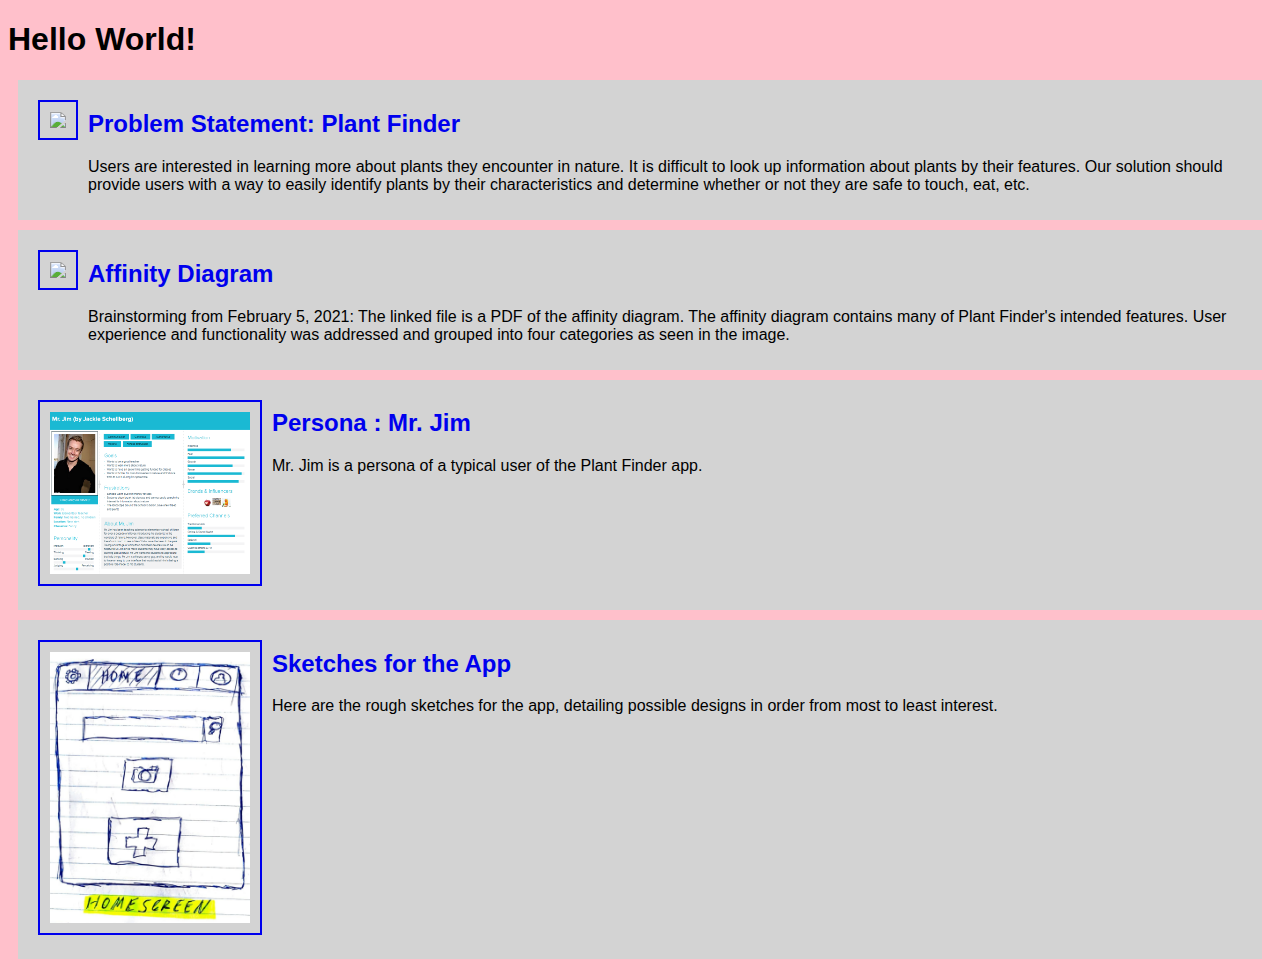
==== index.html @ 8572fcd7 "sketch" ====
<!DOCTYPE html>
<html>
	<head>
		<title> repojackie :: Github page for CSCE190 Jackie Schellberg </title>
		<link rel = "stylesheet" href ="styles.css">
	</head>

	<body>
		<h1> Hello World! </h1>

		<section class="assignment">
			<a href="files\CSCE190_Problem_Team_STEM_Problem_Statement.pdf"><img src="images\assignment1.png"> </a>
			<section class="ass-details">
				<a href="files\CSCE190_Problem_Team_STEM_Problem_Statement.pdf"><h2> Problem Statement: Plant Finder </h2></a>

				<p> 
					Users are interested in learning more about plants they encounter in nature. It is difficult to look
					up information about plants by their features. Our solution should provide users with a way to easily 
					identify plants by their characteristics and determine whether or not they are safe to touch, eat, etc.
				</p>
			</section>
		</section>

		<section class="assignment">
			<a href="files\Plant Finder.pdf"><img src="images\assignment2.png"> </a>
			<section class="ass-details">
				<a href="files\Plant Finder.pdf"><h2> Affinity Diagram </h2></a>

				<p> 
					Brainstorming from February 5, 2021:

					The linked file is a PDF of the affinity diagram. The affinity diagram contains many of Plant Finder's
					intended features. User experience and functionality was addressed and grouped into four categories as 
					seen in the image. 
				</p>
			</section>
		</section>

		<!-- persona -->
		<section class="assignment">
			<a href="files\combinepdf.pdf"><img src="images\mrJim2.png"> </a>
			<section class="ass-details">
				<a href="files\combinepdf.pdf"><h2> Persona : Mr. Jim </h2></a>

				<p> 
					Mr. Jim is a persona of a typical user of the Plant Finder app.
				</p>
			</section>
		</section>

		<!-- sketches -->
		<section class="assignment">
			<a href="files\combinepdf(1).pdf"><img src="images\sketch.png"> </a>
			<section class="ass-details">
				<a href="files\combinepdf(1).pdf"><h2> Sketches for the App </h2></a>

				<p> 
					Here are the rough sketches for the app, detailing possible designs in order from most to least interest.
				</p>
			</section>
		</section>
	</body>
</html>
---- styles.css ----
body {
	background: pink;
	font-family: Arial, Helvetic, sans-serif
}

.assignment {
	display: flex;
	background:red;
	padding: 10px;
	margin: 10px;
	background: lightgray;
	border-radius:50 px;
}

.assignment img {
	width: 200px;
	margin: 10px;
	padding: 10px;
	border:2px solid
}

.assignment img:hover {
	width: 200px;
	margin: 10px;
	padding: 10px;
	border:2px dashed #FFF

}


h1 {
	color: darkorchid:
	text-align: center;
}

a {
	text-decoration:none;
}
a:hover {
	color:#FFF
}
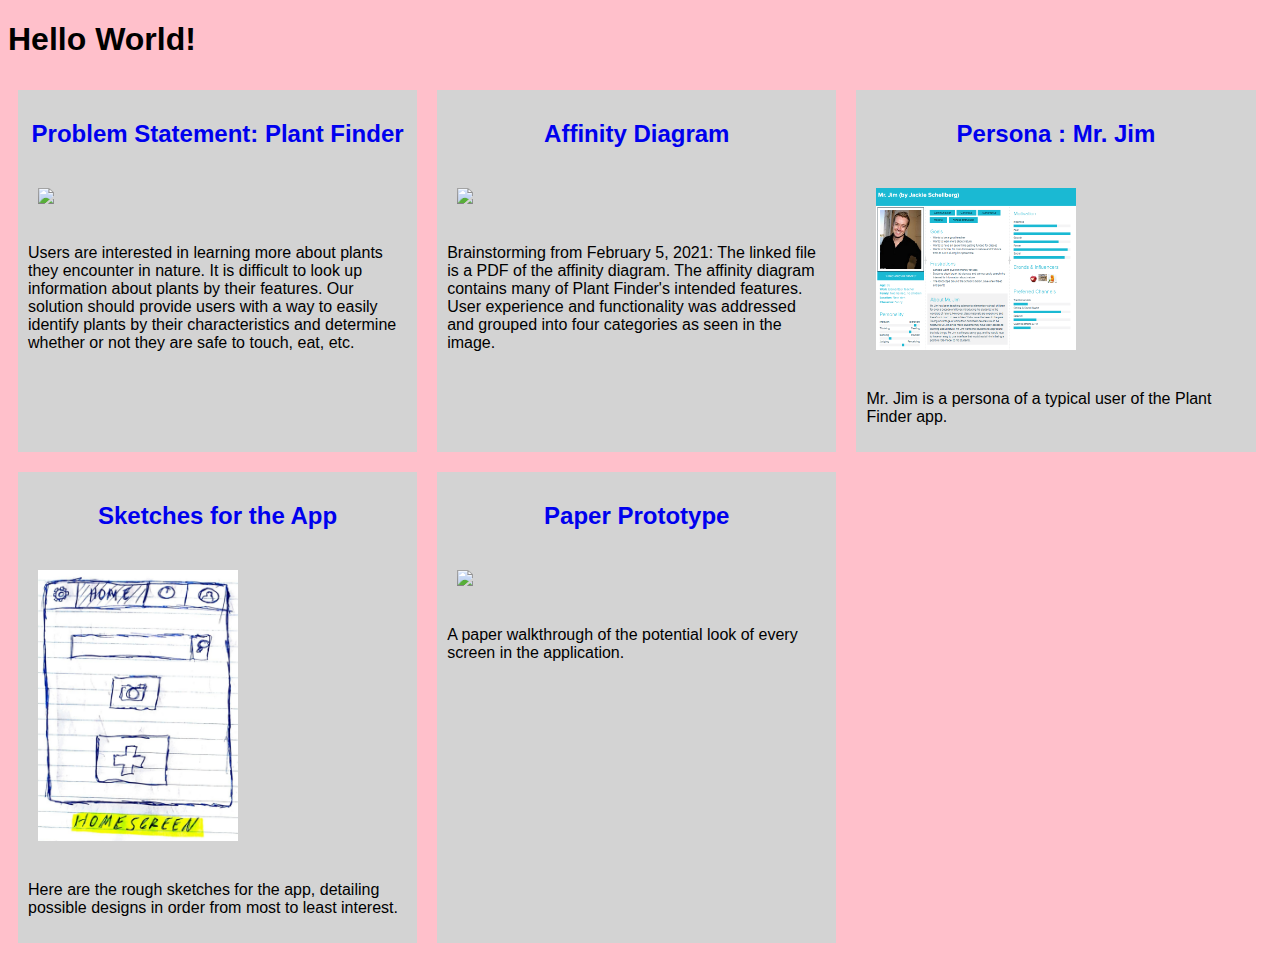
==== commit 6b01f2a1: "add paper prototype" ====
--- a/index.html
+++ b/index.html
@@ -7,24 +7,26 @@
 
 	<body>
 		<h1> Hello World! </h1>
-
+		<div class="assignments">
 		<section class="assignment">
+<a href="files\CSCE190_Problem_Team_STEM_Problem_Statement.pdf"><h2> Problem Statement: Plant Finder </h2></a>
 			<a href="files\CSCE190_Problem_Team_STEM_Problem_Statement.pdf"><img src="images\assignment1.png"> </a>
-			<section class="ass-details">
-				<a href="files\CSCE190_Problem_Team_STEM_Problem_Statement.pdf"><h2> Problem Statement: Plant Finder </h2></a>
+			
+				
 
 				<p> 
 					Users are interested in learning more about plants they encounter in nature. It is difficult to look
 					up information about plants by their features. Our solution should provide users with a way to easily 
 					identify plants by their characteristics and determine whether or not they are safe to touch, eat, etc.
 				</p>
-			</section>
+			
 		</section>
 
 		<section class="assignment">
+<a href="files\Plant Finder.pdf"><h2> Affinity Diagram </h2></a>
 			<a href="files\Plant Finder.pdf"><img src="images\assignment2.png"> </a>
-			<section class="ass-details">
-				<a href="files\Plant Finder.pdf"><h2> Affinity Diagram </h2></a>
+		
+				
 
 				<p> 
 					Brainstorming from February 5, 2021:
@@ -33,31 +35,46 @@
 					intended features. User experience and functionality was addressed and grouped into four categories as 
 					seen in the image. 
 				</p>
-			</section>
+			
 		</section>
 
 		<!-- persona -->
 		<section class="assignment">
+<a href="files\combinepdf.pdf"><h2> Persona : Mr. Jim </h2></a>
 			<a href="files\combinepdf.pdf"><img src="images\mrJim2.png"> </a>
-			<section class="ass-details">
-				<a href="files\combinepdf.pdf"><h2> Persona : Mr. Jim </h2></a>
+			
+				
 
 				<p> 
 					Mr. Jim is a persona of a typical user of the Plant Finder app.
 				</p>
-			</section>
+			
 		</section>
 
 		<!-- sketches -->
 		<section class="assignment">
+<a href="files\combinepdf(1).pdf"><h2> Sketches for the App </h2></a>
 			<a href="files\combinepdf(1).pdf"><img src="images\sketch.png"> </a>
-			<section class="ass-details">
-				<a href="files\combinepdf(1).pdf"><h2> Sketches for the App </h2></a>
+	
+				
 
 				<p> 
 					Here are the rough sketches for the app, detailing possible designs in order from most to least interest.
 				</p>
-			</section>
 		</section>
+
+		<!-- paper prototype -->
+		<section class="assignment">
+
+				<a href="https://www.youtube.com/watch?v=mc_JWXbDw60"><h2> Paper Prototype </h2></a>
+			<a href="https://www.youtube.com/watch?v=mc_JWXbDw60"><img src="images\paper-prototype.png"> </a>
+	
+
+				<p> 
+					A paper walkthrough of the potential look of every screen in the application.
+				</p>
+
+		</section>
+		</div>
 	</body>
 </html>--- a/styles.css
+++ b/styles.css
@@ -2,9 +2,13 @@
 	background: pink;
 	font-family: Arial, Helvetic, sans-serif
 }
+.assignments{
+	display: flex;
+	flex-wrap:wrap;
+}
 
 .assignment {
-	display: flex;
+	width:30%;
 	background:red;
 	padding: 10px;
 	margin: 10px;
@@ -15,8 +19,10 @@
 .assignment img {
 	width: 200px;
 	margin: 10px;
-	padding: 10px;
+	padding: 20px 10px;
 	border:2px solid
+	display:block;
+	margin:auto;
 }
 
 .assignment img:hover {
@@ -24,7 +30,6 @@
 	margin: 10px;
 	padding: 10px;
 	border:2px dashed #FFF
-
 }
 
 
@@ -33,6 +38,10 @@
 	text-align: center;
 }
 
+h2 {
+	text-align:center;
+}
+
 a {
 	text-decoration:none;
 }
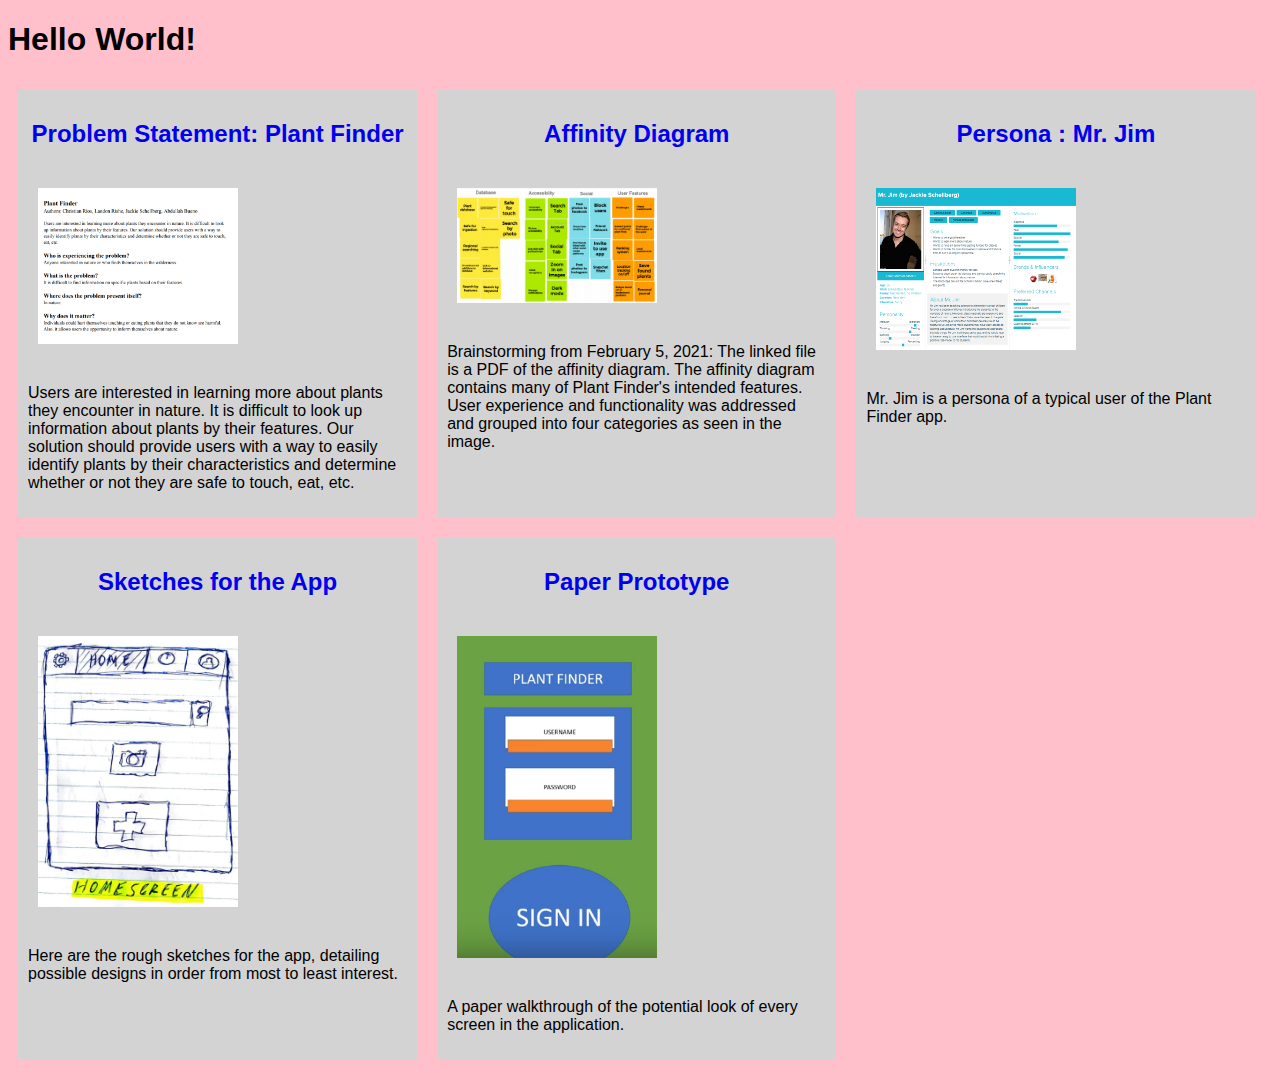
==== commit 6d8d15ac: "fix imgs?" ====
--- a/index.html
+++ b/index.html
@@ -10,7 +10,7 @@
 		<div class="assignments">
 		<section class="assignment">
 <a href="files\CSCE190_Problem_Team_STEM_Problem_Statement.pdf"><h2> Problem Statement: Plant Finder </h2></a>
-			<a href="files\CSCE190_Problem_Team_STEM_Problem_Statement.pdf"><img src="images\assignment1.png"> </a>
+			<a href="files\CSCE190_Problem_Team_STEM_Problem_Statement.pdf"><img src="images\assignment1.PNG"> </a>
 			
 				
 
@@ -24,7 +24,7 @@
 
 		<section class="assignment">
 <a href="files\Plant Finder.pdf"><h2> Affinity Diagram </h2></a>
-			<a href="files\Plant Finder.pdf"><img src="images\assignment2.png"> </a>
+			<a href="files\Plant Finder.pdf"><img src="images\assignment2.PNG"> </a>
 		
 				
 
@@ -67,7 +67,7 @@
 		<section class="assignment">
 
 				<a href="https://www.youtube.com/watch?v=mc_JWXbDw60"><h2> Paper Prototype </h2></a>
-			<a href="https://www.youtube.com/watch?v=mc_JWXbDw60"><img src="images\paper-prototype.png"> </a>
+			<a href="https://www.youtube.com/watch?v=mc_JWXbDw60"><img src="images\paper-prototype.PNG"> </a>
 	
 
 				<p> 
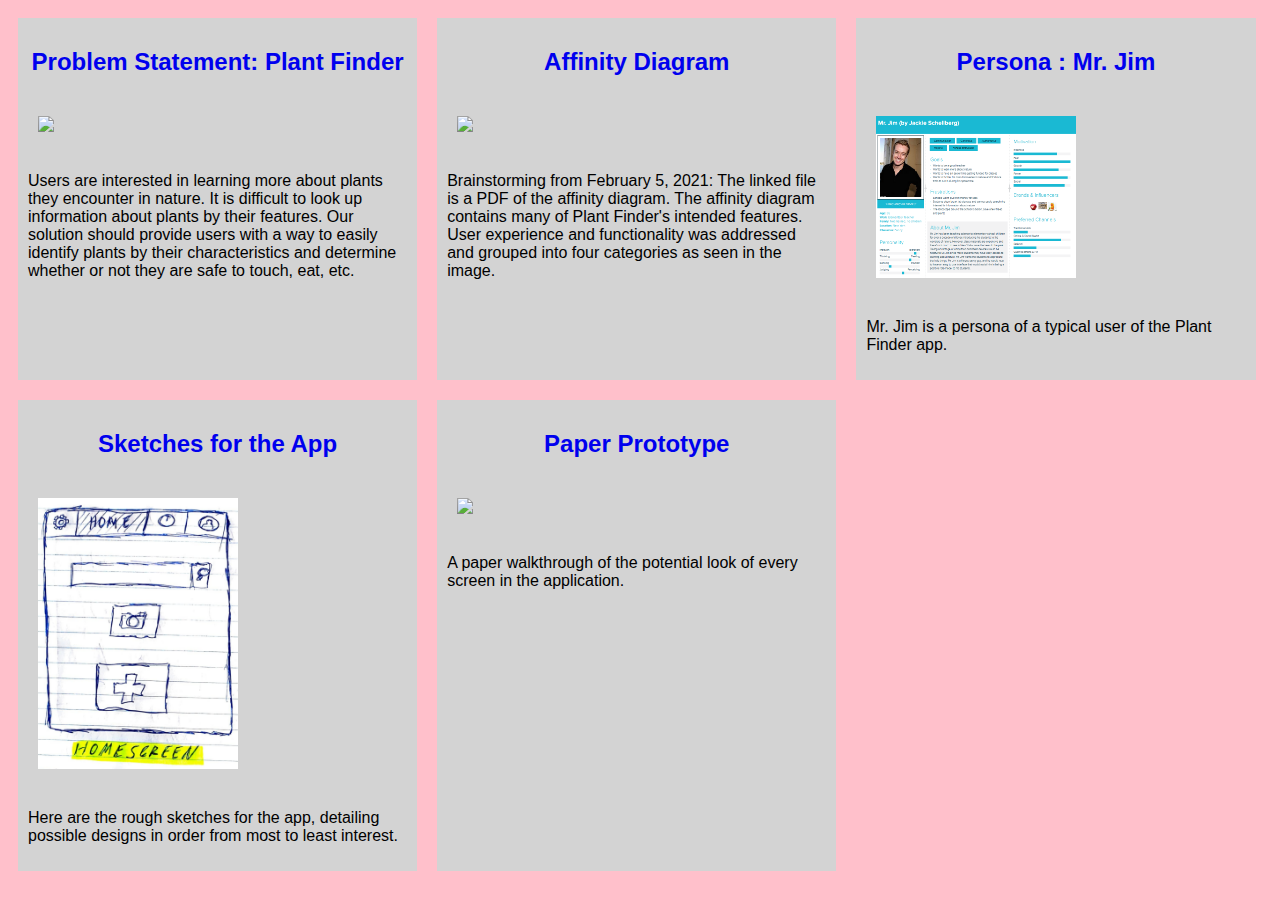
==== commit c2ab0a2c: "please let this fix the images :(" ====
--- a/index.html
+++ b/index.html
@@ -6,11 +6,11 @@
 	</head>
 
 	<body>
-		<h1> Hello World! </h1>
+		
 		<div class="assignments">
 		<section class="assignment">
 <a href="files\CSCE190_Problem_Team_STEM_Problem_Statement.pdf"><h2> Problem Statement: Plant Finder </h2></a>
-			<a href="files\CSCE190_Problem_Team_STEM_Problem_Statement.pdf"><img src="images\assignment1.PNG"> </a>
+			<a href="files\CSCE190_Problem_Team_STEM_Problem_Statement.pdf"><img src="images\assignment1.png"> </a>
 			
 				
 
@@ -24,7 +24,7 @@
 
 		<section class="assignment">
 <a href="files\Plant Finder.pdf"><h2> Affinity Diagram </h2></a>
-			<a href="files\Plant Finder.pdf"><img src="images\assignment2.PNG"> </a>
+			<a href="files\Plant Finder.pdf"><img src="images\assignment2.png"> </a>
 		
 				
 
@@ -67,7 +67,7 @@
 		<section class="assignment">
 
 				<a href="https://www.youtube.com/watch?v=mc_JWXbDw60"><h2> Paper Prototype </h2></a>
-			<a href="https://www.youtube.com/watch?v=mc_JWXbDw60"><img src="images\paper-prototype.PNG"> </a>
+			<a href="https://www.youtube.com/watch?v=mc_JWXbDw60"><img src="images\paper-prototype.png"> </a>
 	
 
 				<p> 
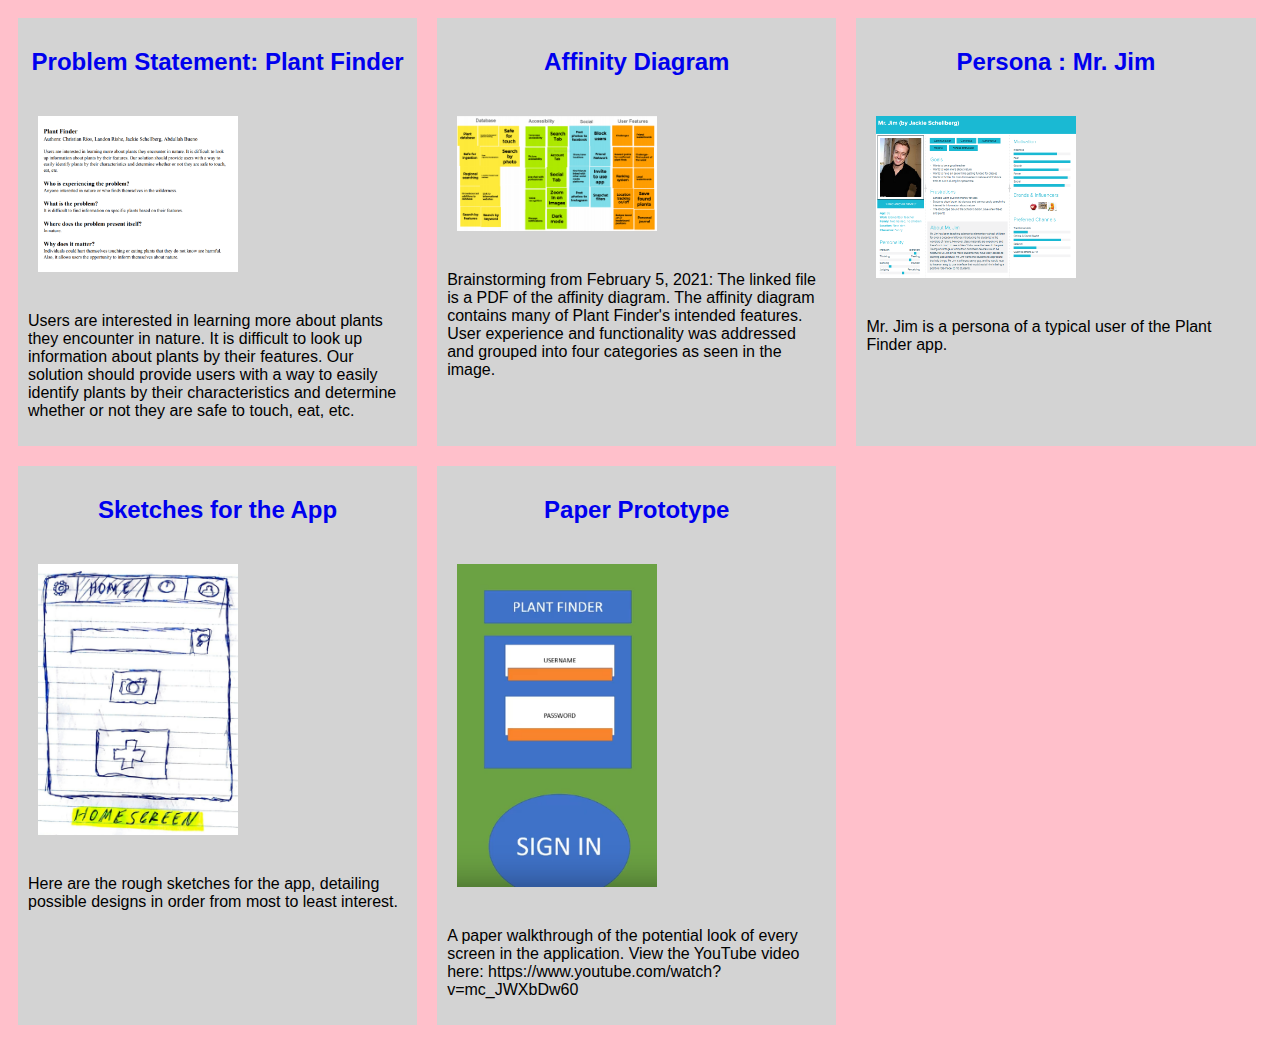
==== commit 22ece68d: "Update index.html" ====
--- a/index.html
+++ b/index.html
@@ -72,6 +72,7 @@
 
 				<p> 
 					A paper walkthrough of the potential look of every screen in the application.
+					View the YouTube video here: https://www.youtube.com/watch?v=mc_JWXbDw60
 				</p>
 
 		</section>
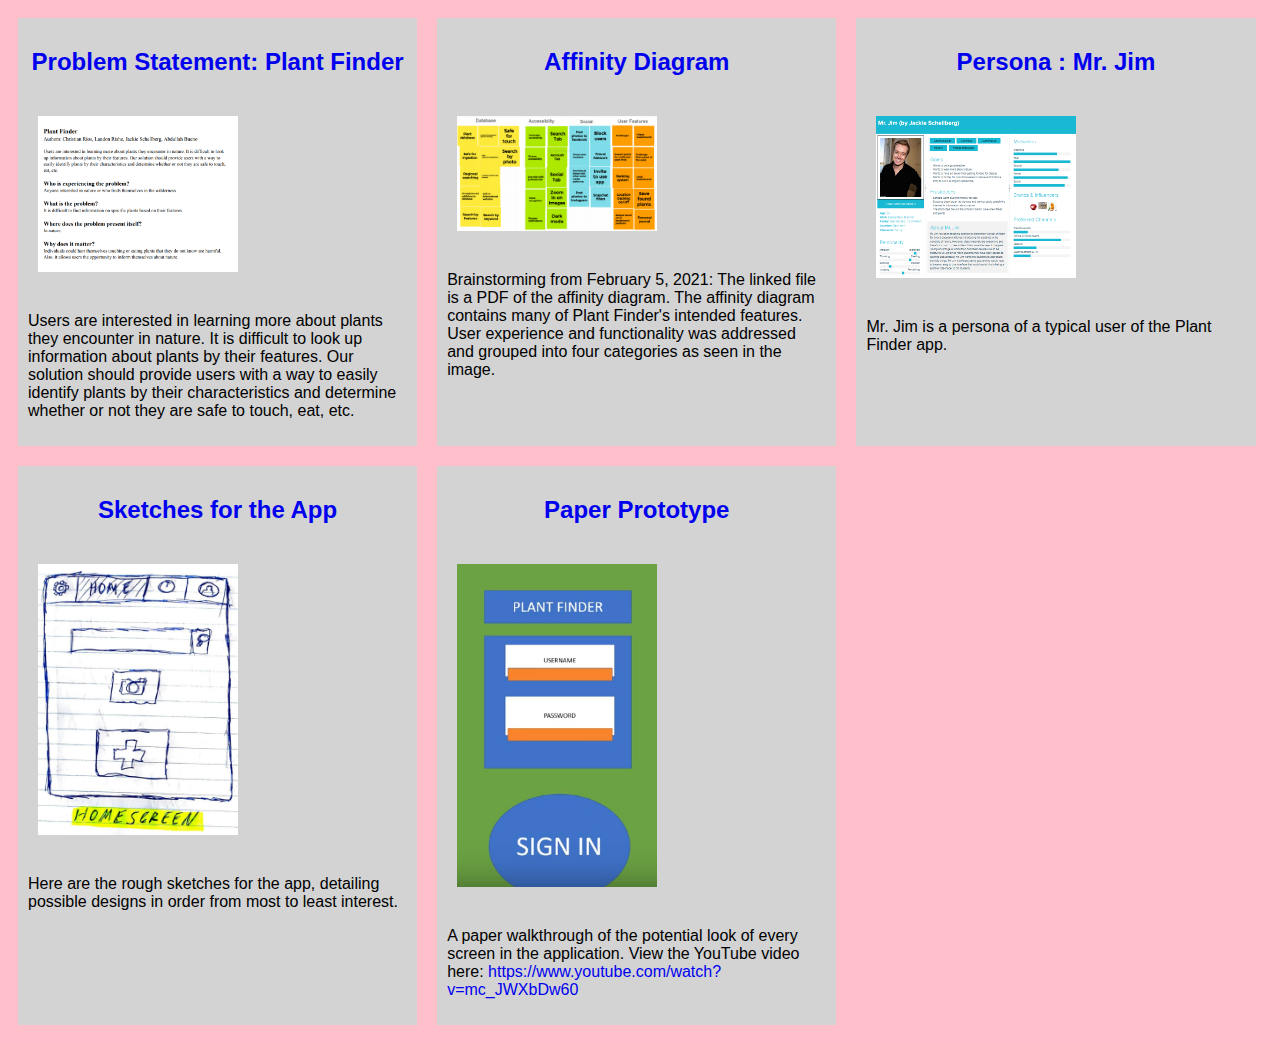
==== commit 0565cc0c: "add link" ====
--- a/index.html
+++ b/index.html
@@ -72,7 +72,7 @@
 
 				<p> 
 					A paper walkthrough of the potential look of every screen in the application.
-					View the YouTube video here: https://www.youtube.com/watch?v=mc_JWXbDw60
+					View the YouTube video here: <a href="https://www.youtube.com/watch?v=mc_JWXbDw60">https://www.youtube.com/watch?v=mc_JWXbDw60</a>
 				</p>
 
 		</section>
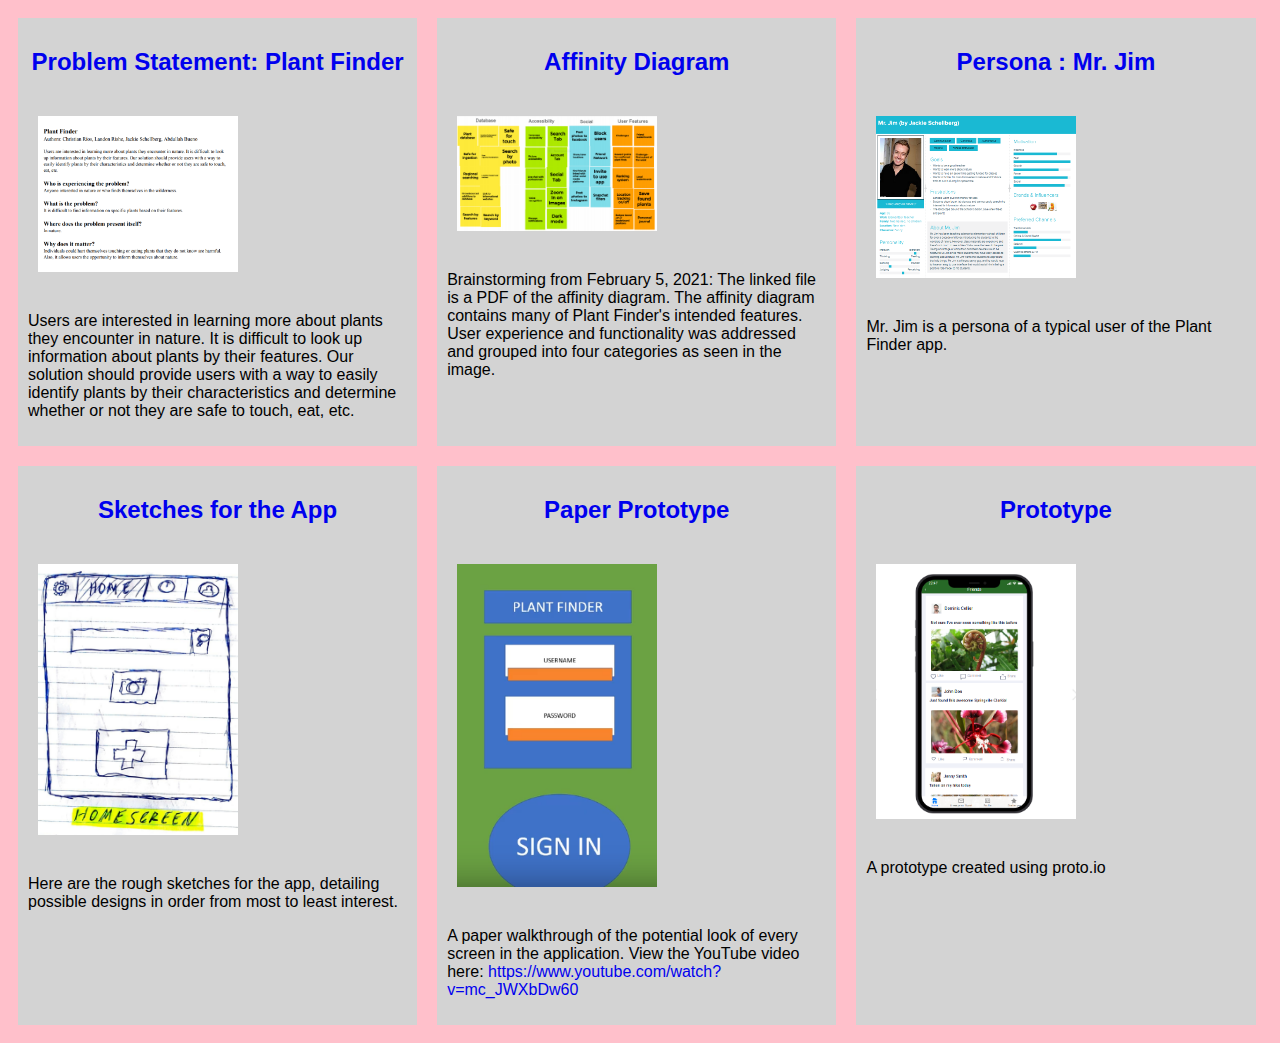
==== commit c4dc4d39: "add hifi proto" ====
--- a/index.html
+++ b/index.html
@@ -76,6 +76,20 @@
 				</p>
 
 		</section>
+
+<!-- paper prototype -->
+		<section class="assignment">
+
+				<a href="files/hifi_proto/index.html"><h2>  Prototype </h2></a>
+			<a href="files/hifi_proto/index.html"><img src="images\protoHIFI.png"> </a>
+	
+
+				<p> 
+					A prototype created using proto.io
+					
+				</p>
+
+		</section>
 		</div>
 	</body>
 </html>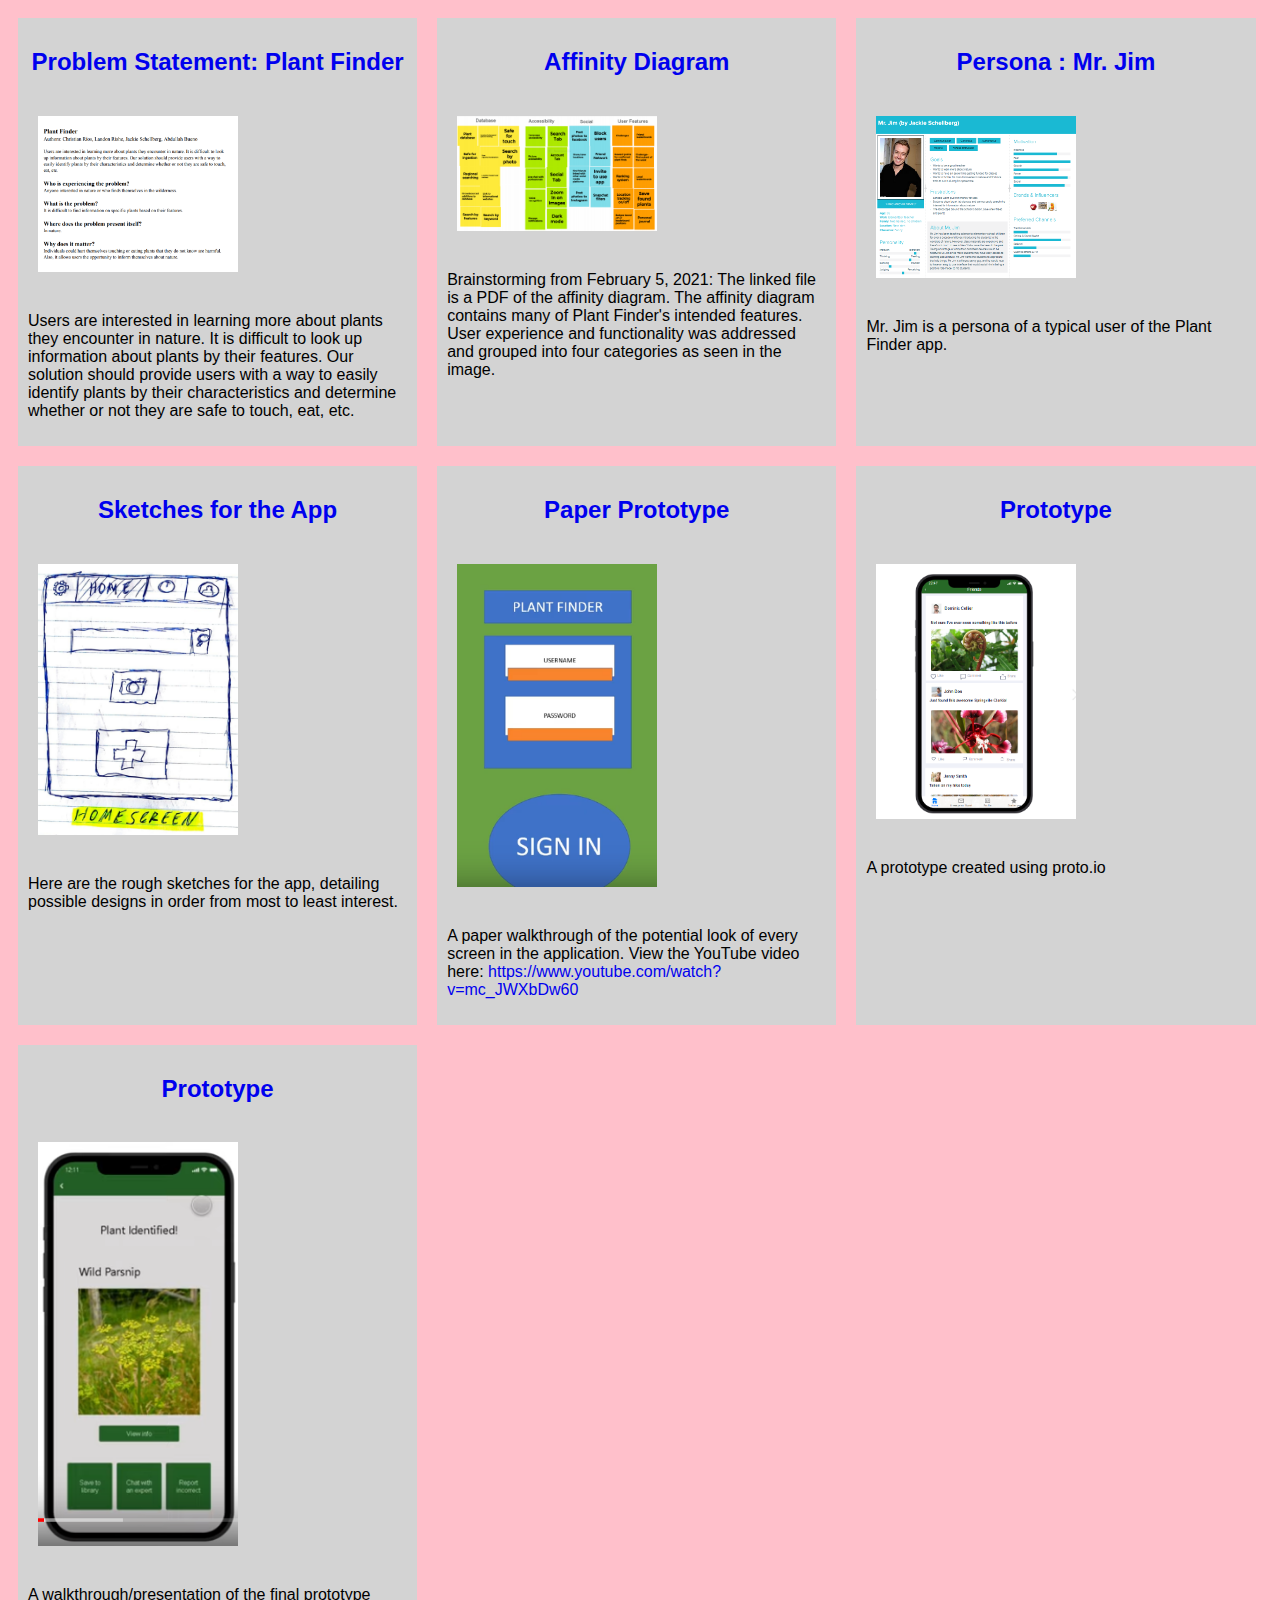
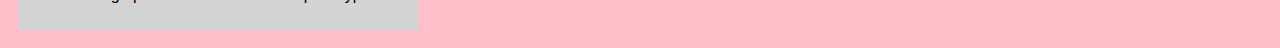
==== commit d88a4cc7: "gcdhdghn" ====
--- a/index.html
+++ b/index.html
@@ -90,6 +90,19 @@
 				</p>
 
 		</section>
+
+		<section class="assignment">
+
+				<a href="https://www.youtube.com/watch?v=ENXH8utwVNEl"><h2>  Prototype </h2></a>
+			<a href="https://www.youtube.com/watch?v=ENXH8utwVNE"><img src="images\final.png"> </a>
+	
+
+				<p> 
+					A walkthrough/presentation of the final prototype
+					
+				</p>
+
+		</section>
 		</div>
 	</body>
 </html>